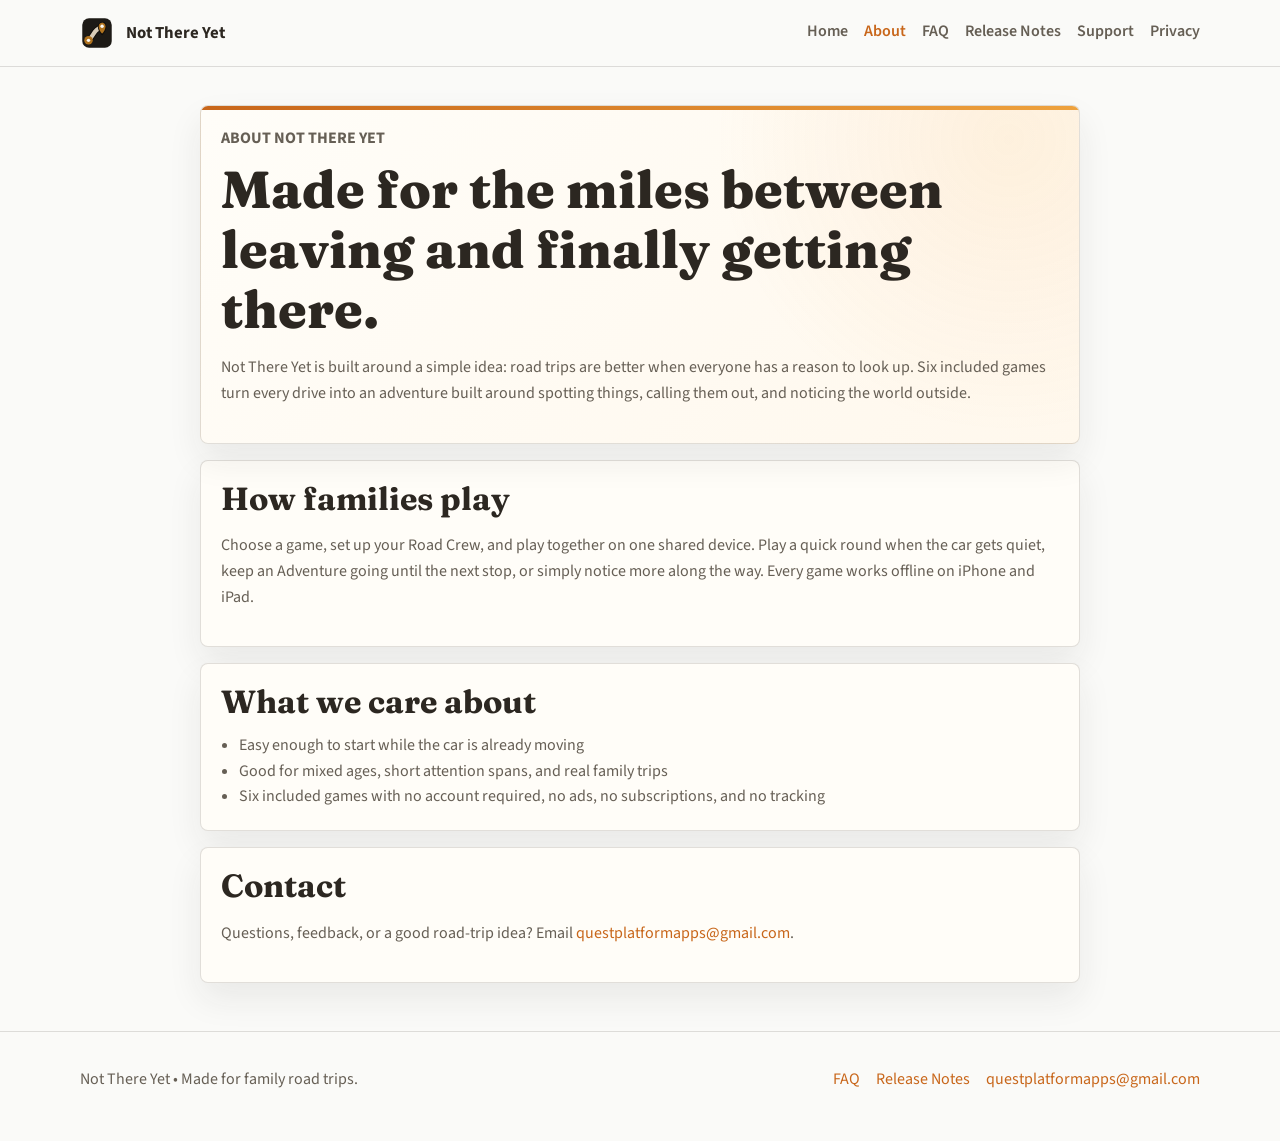
==== about.html @ fd014727 "Freeze v1.3 website copy" ====
<!doctype html>
<html lang="en">
  <head>
    <meta charset="utf-8" />
    <meta name="viewport" content="width=device-width, initial-scale=1" />
    <meta
      name="description"
      content="Learn about Not There Yet, six offline family road-trip games played on one shared device."
    />
    <title>About Not There Yet</title>
    <link rel="icon" href="assets/not-there-yet-mark.svg" type="image/svg+xml" />
    <link rel="stylesheet" href="styles.css" />
  </head>
  <body>
    <a class="skip-link" href="#main-content">Skip to content</a>

    <header class="site-header">
      <div class="container nav-bar">
        <a class="brand" href="index.html" aria-label="Not There Yet home">
          <img src="assets/not-there-yet-mark.svg" alt="" />
          <span>Not There Yet</span>
        </a>
        <nav class="site-nav" aria-label="Primary">
          <a href="index.html">Home</a>
          <a href="about.html" class="active" aria-current="page">About</a>
          <a href="faq.html">FAQ</a>
          <a class="nav-release" href="release-notes.html">Release Notes</a>
          <a href="support.html">Support</a>
          <a href="privacy.html">Privacy</a>
        </nav>
      </div>
    </header>

    <main id="main-content" class="page-shell">
      <div class="container content-stack">
        <section class="page-card page-intro">
          <p class="eyebrow">About Not There Yet</p>
          <h1>Made for the miles between leaving and finally getting there.</h1>
          <p>
            Not There Yet is built around a simple idea: road trips are better when everyone has a reason to look up.
            Six included games turn every drive into an adventure built around spotting things, calling them out, and
            noticing the world outside.
          </p>
        </section>

        <section class="page-card">
          <h2>How families play</h2>
          <p>
            Choose a game, set up your Road Crew, and play together on one shared device. Play a quick round when the
            car gets quiet, keep an Adventure going until the next stop, or simply notice more along the way. Every
            game works offline on iPhone and iPad.
          </p>
        </section>

        <section class="page-card">
          <h2>What we care about</h2>
          <ul class="bullet-list">
            <li>Easy enough to start while the car is already moving</li>
            <li>Good for mixed ages, short attention spans, and real family trips</li>
            <li>Six included games with no account required, no ads, no subscriptions, and no tracking</li>
          </ul>
        </section>

        <section class="page-card">
          <h2>Contact</h2>
          <p>Questions, feedback, or a good road-trip idea? Email <a href="mailto:questplatformapps@gmail.com">questplatformapps@gmail.com</a>.</p>
        </section>
      </div>
    </main>

    <footer class="site-footer">
      <div class="container footer-row">
        <p>Not There Yet • Made for family road trips.</p>
        <div class="footer-links">
          <a href="faq.html">FAQ</a>
          <a href="release-notes.html">Release Notes</a>
          <a href="mailto:questplatformapps@gmail.com">questplatformapps@gmail.com</a>
        </div>
      </div>
    </footer>
  </body>
</html>
---- styles.css ----
@font-face {
  font-family: "Fraunces";
  src: url("assets/fonts/fraunces-700.ttf") format("truetype");
  font-weight: 700;
  font-style: normal;
  font-display: swap;
}

@font-face {
  font-family: "Fraunces";
  src: url("assets/fonts/fraunces-800.ttf") format("truetype");
  font-weight: 800;
  font-style: normal;
  font-display: swap;
}

@font-face {
  font-family: "Source Sans 3";
  src: url("assets/fonts/source-sans-3-400.ttf") format("truetype");
  font-weight: 400;
  font-style: normal;
  font-display: swap;
}

@font-face {
  font-family: "Source Sans 3";
  src: url("assets/fonts/source-sans-3-600.ttf") format("truetype");
  font-weight: 600;
  font-style: normal;
  font-display: swap;
}

@font-face {
  font-family: "Source Sans 3";
  src: url("assets/fonts/source-sans-3-700.ttf") format("truetype");
  font-weight: 700;
  font-style: normal;
  font-display: swap;
}

:root {
  --bg: #fafaf8;
  --surface: #fffdf8;
  --surface-alt: #f2ede4;
  --surface-warm: #fff0da;
  --text: #2c2721;
  --muted: #665f55;
  --deep: #1d1a16;
  --accent: #c8661a;
  --accent-strong: #a94d0d;
  --accent-soft: rgba(200, 102, 26, 0.17);
  --border: rgba(44, 39, 33, 0.14);
  --shadow: 0 16px 34px rgba(44, 39, 33, 0.08);
  --radius: 8px;
}

* {
  box-sizing: border-box;
}

html {
  scroll-behavior: smooth;
}

body {
  margin: 0;
  font-family: "Source Sans 3", sans-serif;
  color: var(--text);
  background: var(--bg);
  line-height: 1.6;
}

a {
  color: var(--accent);
  text-decoration: none;
}

a:hover,
a:focus-visible {
  text-decoration: underline;
}

img {
  max-width: 100%;
  display: block;
}

.skip-link {
  position: absolute;
  left: -9999px;
  top: 0;
  background: var(--text);
  color: var(--bg);
  padding: 0.75rem 1rem;
  z-index: 100;
}

.skip-link:focus {
  left: 1rem;
  top: 1rem;
}

.container {
  width: min(1120px, calc(100% - 2rem));
  margin: 0 auto;
}

.site-header {
  position: sticky;
  top: 0;
  z-index: 10;
  backdrop-filter: blur(16px);
  background: rgba(250, 250, 248, 0.9);
  border-bottom: 1px solid var(--border);
}

.nav-bar {
  display: flex;
  justify-content: space-between;
  align-items: center;
  padding: 1rem 0;
  gap: 1rem;
}

.brand {
  display: inline-flex;
  align-items: center;
  gap: 0.75rem;
  font-weight: 700;
  font-size: 1.05rem;
  color: var(--text);
  text-decoration: none;
}

.brand img {
  width: 34px;
  height: 34px;
}

.site-nav {
  display: flex;
  flex-wrap: wrap;
  gap: 0.75rem 1rem;
}

.site-nav a {
  color: var(--muted);
  font-weight: 600;
  padding-bottom: 0.18rem;
}

.site-nav a.active,
.site-nav a:hover,
.site-nav a:focus-visible {
  color: var(--accent);
  text-decoration: none;
}

.hero {
  padding: 4.8rem 0 3.4rem;
  overflow: hidden;
  background:
    radial-gradient(circle at 82% 18%, rgba(244, 163, 64, 0.24), transparent 34%),
    linear-gradient(135deg, #fff8ec 0%, var(--surface-warm) 54%, #f9e3c4 100%);
  border-bottom: 1px solid var(--border);
}

.release-callout {
  border-bottom: 1px solid var(--border);
  background: linear-gradient(90deg, #fff8ed, #ffe4bf 52%, #fff8ed);
}

.release-callout-row {
  display: flex;
  align-items: center;
  gap: 0.7rem 1rem;
  padding-top: 0.72rem;
  padding-bottom: 0.72rem;
  font-size: 0.94rem;
}

.release-callout-row strong {
  flex: 0 0 auto;
  color: var(--accent);
}

.release-callout-row span {
  flex: 1;
  color: var(--muted);
}

.release-callout-row a {
  flex: 0 0 auto;
  font-weight: 700;
}

.hero-grid {
  display: grid;
  grid-template-columns: minmax(0, 1.18fr) minmax(320px, 0.82fr);
  gap: 2.25rem;
  align-items: center;
}

.hero-copy {
  max-width: 680px;
}

.eyebrow {
  margin: 0 0 0.5rem;
  color: var(--accent);
  text-transform: uppercase;
  letter-spacing: 0;
  font-size: 0.76rem;
  font-weight: 700;
}

h1,
h2,
h3 {
  font-family: "Fraunces", serif;
  line-height: 1.15;
  margin: 0 0 0.75rem;
}

h1 {
  font-size: 3.25rem;
  font-weight: 800;
  letter-spacing: 0;
}

h2 {
  font-size: 2rem;
  font-weight: 700;
  letter-spacing: 0;
}

h3 {
  font-size: 1.1rem;
  font-weight: 700;
}

.lead,
.page-card p,
.info-card p,
.faq-list p,
.feature-list span {
  color: var(--muted);
  font-size: 1rem;
}

.lead {
  max-width: 62ch;
  font-size: 1.08rem;
}

.hero-actions {
  display: flex;
  flex-wrap: wrap;
  align-items: center;
  gap: 0.85rem;
  margin-top: 1.5rem;
}

.app-store-badge {
  display: inline-block;
  padding: 10px;
  line-height: 0;
}

.app-store-badge img {
  width: auto;
  height: 40px;
}

.app-store-badge:hover,
.app-store-badge:focus-visible {
  text-decoration: none;
}

.button {
  display: inline-flex;
  align-items: center;
  justify-content: center;
  padding: 0.8rem 1.1rem;
  border-radius: var(--radius);
  font-weight: 700;
  border: 1px solid transparent;
  transition: transform 160ms ease, border-color 160ms ease, background-color 160ms ease;
}

.button:hover,
.button:focus-visible {
  transform: translateY(-1px);
  text-decoration: none;
}

.button.primary {
  background: linear-gradient(135deg, var(--accent), var(--accent-strong));
  color: var(--surface);
  border-color: var(--accent);
  box-shadow: 0 9px 20px rgba(169, 77, 13, 0.2);
}

.button.secondary {
  background: var(--surface);
  color: var(--text);
  border-color: var(--border);
}

.button.secondary:hover,
.button.secondary:focus-visible {
  border-color: var(--accent);
}

.hero-card,
.page-card,
.info-card {
  background: var(--surface);
  border: 1px solid var(--border);
  border-radius: var(--radius);
  box-shadow: var(--shadow);
}

.hero-card {
  padding: 1.35rem;
}

.trip-card {
  position: relative;
  overflow: hidden;
  background: var(--surface);
}

.trip-card::before {
  content: "";
  position: absolute;
  inset: 0 0 auto;
  height: 0.32rem;
  background: linear-gradient(90deg, var(--accent), #eea23d);
}

.trip-card > * {
  position: relative;
}

.card-pill {
  display: inline-block;
  padding: 0.45rem 0.7rem;
  border-radius: var(--radius);
  background: var(--accent-soft);
  color: var(--accent);
  font-weight: 700;
  margin-bottom: 1rem;
}

.route-line {
  display: grid;
  grid-template-columns: 1fr 1fr 1fr;
  gap: 0.5rem;
  align-items: center;
  margin: 0.2rem 0 1.15rem;
}

.route-line span {
  height: 0.32rem;
  border-radius: var(--radius);
  background: var(--accent-soft);
}

.feature-list {
  display: grid;
  gap: 0.95rem;
  padding: 0;
  margin: 0;
  list-style: none;
}

.feature-list li {
  display: grid;
  gap: 0.2rem;
  padding-left: 1rem;
  border-left: 3px solid var(--accent-soft);
}

.feature-list strong {
  color: var(--text);
}

.section {
  padding: 2rem 0 2.7rem;
}

.alt-section {
  background: var(--surface-alt);
  padding-top: 2rem;
}

.section-heading {
  margin-bottom: 1.2rem;
}

.card-grid {
  display: grid;
  gap: 1rem;
}

.three-up {
  grid-template-columns: repeat(3, minmax(0, 1fr));
}

.two-up {
  grid-template-columns: repeat(2, minmax(0, 1fr));
}

.info-card,
.page-card {
  padding: 1.25rem;
}

.info-card {
  position: relative;
  overflow: hidden;
}

.info-card::before {
  content: "";
  position: absolute;
  inset: 0 0 auto;
  height: 0.28rem;
  background: linear-gradient(90deg, var(--accent), #eea23d);
}

.roadmap-card {
  background: var(--surface);
}

.challenge-card {
  padding-right: 1.25rem;
  background:
    radial-gradient(circle at 92% 18%, var(--accent-soft), transparent 34%),
    var(--surface);
}

.supporting-grid {
  margin-top: 1rem;
}

.card-kicker {
  margin: 0 0 0.3rem;
  color: var(--accent) !important;
  font-size: 0.76rem !important;
  font-weight: 700;
  text-transform: uppercase;
}

.screenshot-section {
  overflow: hidden;
  background: var(--deep);
  color: var(--surface);
}

.screenshot-heading {
  max-width: 680px;
}

.screenshot-heading p:not(.eyebrow) {
  margin: 0;
  color: rgba(255, 253, 248, 0.72);
}

.screenshot-grid {
  display: grid;
  grid-template-columns: repeat(3, minmax(0, 1fr));
  gap: 1rem;
  align-items: end;
}

.screenshot-card {
  min-width: 0;
  margin: 0;
  padding: 1rem;
  border: 1px solid rgba(255, 253, 248, 0.14);
  border-radius: var(--radius);
  background: rgba(255, 253, 248, 0.06);
}

.device-frame {
  max-width: 260px;
  margin: 0 auto;
  padding: 0.42rem;
  overflow: hidden;
  border: 2px solid rgba(255, 253, 248, 0.24);
  border-radius: 2rem;
  background: #0d0c0b;
  box-shadow: 0 20px 44px rgba(0, 0, 0, 0.3);
}

.device-frame img {
  width: 100%;
  border-radius: 1.55rem;
}

.screenshot-card figcaption {
  display: grid;
  gap: 0.22rem;
  margin-top: 0.9rem;
  text-align: center;
}

.screenshot-card figcaption strong {
  font-family: "Fraunces", serif;
  line-height: 1.2;
}

.screenshot-card figcaption span {
  color: rgba(255, 253, 248, 0.7);
  font-size: 0.92rem;
}

.page-shell {
  padding: 2.4rem 0 3rem;
}

.page-intro {
  position: relative;
  overflow: hidden;
  background:
    radial-gradient(circle at 92% 10%, rgba(244, 163, 64, 0.11), transparent 34%),
    linear-gradient(135deg, #fffdf8, #fff8ed);
}

.page-intro::before {
  content: "";
  position: absolute;
  inset: 0 0 auto;
  height: 0.22rem;
  background: linear-gradient(90deg, var(--accent), #eea23d);
}

.content-stack {
  display: grid;
  gap: 1rem;
  max-width: 880px;
}

.bullet-list {
  margin: 0;
  padding-left: 1.1rem;
  color: var(--muted);
}

.faq-list {
  display: grid;
  gap: 0.8rem;
}

.faq-list details {
  border: 1px solid var(--border);
  border-radius: var(--radius);
  padding: 0.9rem 1rem;
  background: var(--surface);
}

.faq-list summary {
  cursor: pointer;
  font-weight: 700;
  color: var(--text);
}

.site-footer {
  border-top: 1px solid var(--border);
  padding: 1.2rem 0 2rem;
  color: var(--muted);
}

.footer-row {
  display: flex;
  justify-content: space-between;
  align-items: center;
  gap: 1rem;
  flex-wrap: wrap;
}

.legal-note {
  flex-basis: 100%;
  max-width: 90ch;
  margin: 0;
  font-size: 0.75rem;
}

.footer-links {
  display: flex;
  flex-wrap: wrap;
  gap: 0.8rem 1rem;
}

.release-entry .eyebrow {
  color: var(--accent);
}

@media (max-width: 860px) {
  .hero-grid,
  .three-up,
  .two-up,
  .screenshot-grid {
    grid-template-columns: 1fr;
  }

  .hero-grid {
    gap: 1.4rem;
  }

  .challenge-card {
    padding-right: 1.25rem;
  }

  .screenshot-grid {
    max-width: 440px;
    margin: 0 auto;
  }
}

@media (max-width: 640px) {
  .container {
    width: min(100% - 1.5rem, 1120px);
  }

  .nav-bar {
    flex-direction: column;
    align-items: flex-start;
    padding: 0.62rem 0 0.68rem;
    gap: 0.5rem;
  }

  .brand {
    font-size: 1rem;
  }

  .brand img {
    width: 32px;
    height: 32px;
  }

  .site-nav {
    gap: 0.38rem 0.7rem;
  }

  .site-nav a {
    font-size: 0.92rem;
    line-height: 1.2;
    padding-bottom: 0.08rem;
  }

  .nav-release {
    display: none;
  }

  .release-callout-row {
    display: grid;
    gap: 0.18rem;
    padding-top: 0.65rem;
    padding-bottom: 0.65rem;
  }

  .hero {
    padding: 1.85rem 0 2.15rem;
  }

  .hero-grid {
    gap: 1.15rem;
  }

  .eyebrow {
    font-size: 0.68rem;
    margin-bottom: 0.45rem;
  }

  h1 {
    font-size: 2.5rem;
    line-height: 1.08;
    margin-bottom: 0.9rem;
  }

  h2 {
    font-size: 1.65rem;
  }

  .lead {
    font-size: 1rem;
    line-height: 1.45;
  }

  .hero-actions {
    align-items: flex-start;
    flex-direction: column;
    gap: 0.65rem;
    margin-top: 1.15rem;
  }

  .button {
    min-height: 3.25rem;
    padding: 0.72rem 1rem;
    width: 100%;
  }

  .hero-actions .app-store-badge {
    align-self: center;
  }

  .hero-card {
    padding: 1rem;
  }

  .card-pill {
    margin-bottom: 0.85rem;
    padding: 0.36rem 0.6rem;
  }

  .route-line {
    gap: 0.4rem;
    margin-bottom: 0.9rem;
  }

  .feature-list {
    gap: 0.72rem;
  }

  .feature-list li {
    padding-left: 0.75rem;
  }

  .feature-list span {
    line-height: 1.45;
  }

  .section {
    padding: 1.7rem 0 2rem;
  }

  .page-shell {
    padding-top: 1.6rem;
  }

  .footer-row {
    align-items: flex-start;
    flex-direction: column;
  }
}
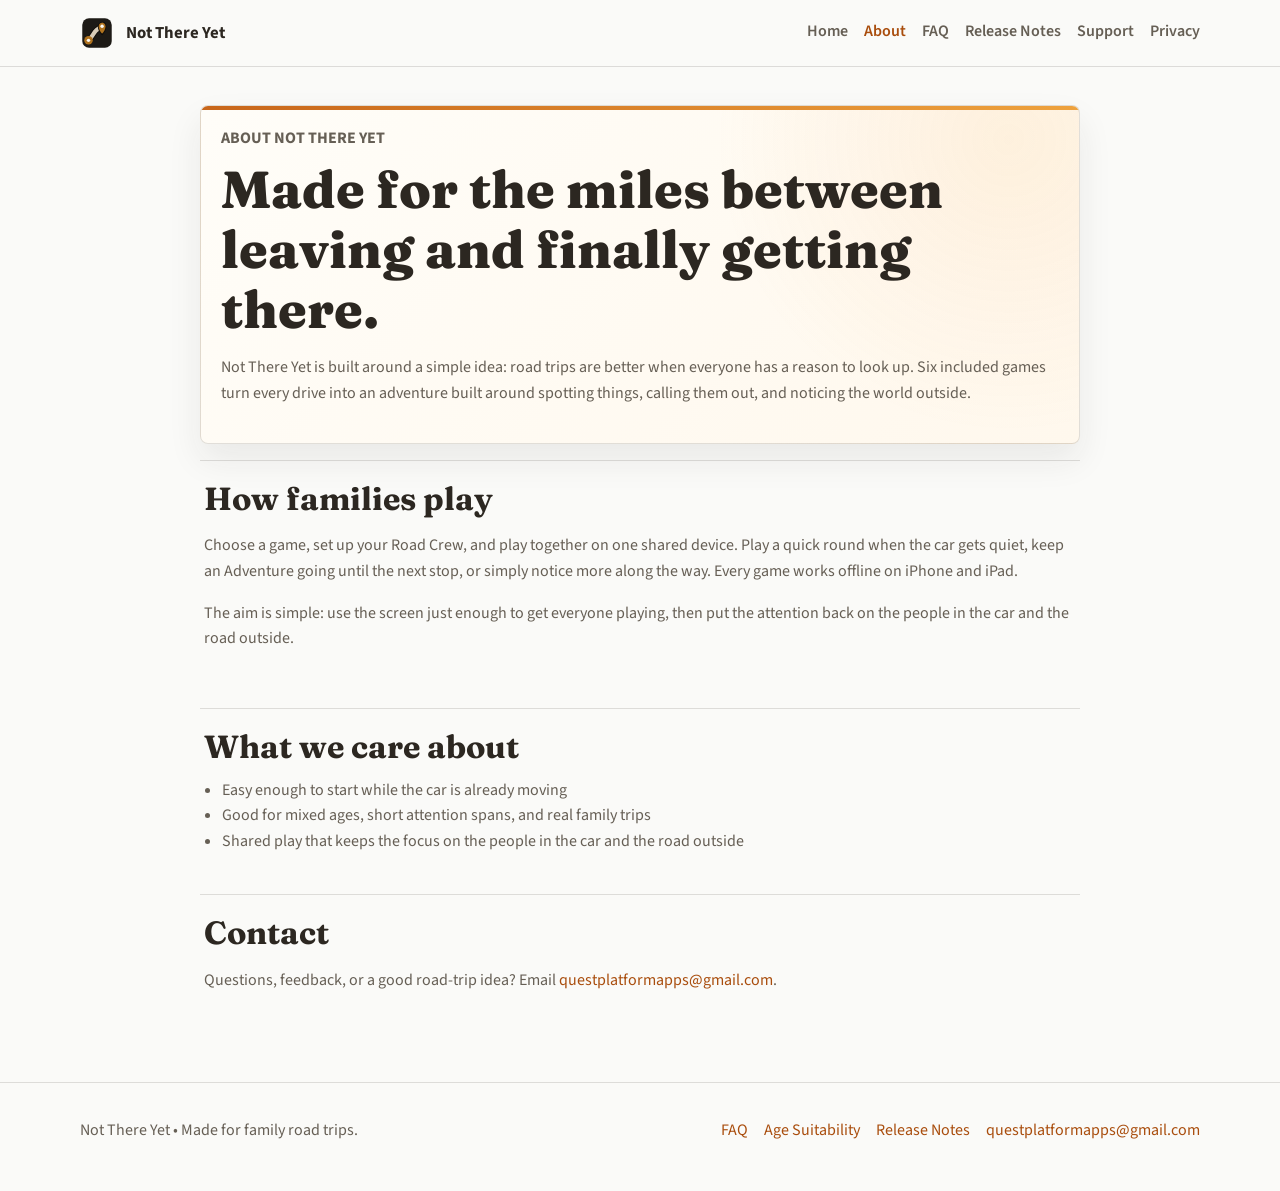
==== commit 5a8ad0cb: "Refine website copy, layout, and accessibility" ====
--- a/about.html
+++ b/about.html
@@ -43,25 +43,29 @@
           </p>
         </section>
 
-        <section class="page-card">
+        <section class="document-section">
           <h2>How families play</h2>
           <p>
             Choose a game, set up your Road Crew, and play together on one shared device. Play a quick round when the
             car gets quiet, keep an Adventure going until the next stop, or simply notice more along the way. Every
             game works offline on iPhone and iPad.
           </p>
+          <p>
+            The aim is simple: use the screen just enough to get everyone playing, then put the attention back on the
+            people in the car and the road outside.
+          </p>
         </section>
 
-        <section class="page-card">
+        <section class="document-section">
           <h2>What we care about</h2>
           <ul class="bullet-list">
             <li>Easy enough to start while the car is already moving</li>
             <li>Good for mixed ages, short attention spans, and real family trips</li>
-            <li>Six included games with no account required, no ads, no subscriptions, and no tracking</li>
+            <li>Shared play that keeps the focus on the people in the car and the road outside</li>
           </ul>
         </section>
 
-        <section class="page-card">
+        <section class="document-section">
           <h2>Contact</h2>
           <p>Questions, feedback, or a good road-trip idea? Email <a href="mailto:questplatformapps@gmail.com">questplatformapps@gmail.com</a>.</p>
         </section>
@@ -73,6 +77,7 @@
         <p>Not There Yet • Made for family road trips.</p>
         <div class="footer-links">
           <a href="faq.html">FAQ</a>
+          <a href="age-suitability.html">Age Suitability</a>
           <a href="release-notes.html">Release Notes</a>
           <a href="mailto:questplatformapps@gmail.com">questplatformapps@gmail.com</a>
         </div>
--- a/styles.css
+++ b/styles.css
@@ -48,6 +48,8 @@
   --deep: #1d1a16;
   --accent: #c8661a;
   --accent-strong: #a94d0d;
+  --accent-deep: #843807;
+  --accent-light: #eea23d;
   --accent-soft: rgba(200, 102, 26, 0.17);
   --border: rgba(44, 39, 33, 0.14);
   --shadow: 0 16px 34px rgba(44, 39, 33, 0.08);
@@ -71,13 +73,18 @@
 }
 
 a {
-  color: var(--accent);
+  color: var(--accent-strong);
   text-decoration: none;
 }
 
 a:hover,
 a:focus-visible {
   text-decoration: underline;
+}
+
+:focus-visible {
+  outline: 3px solid var(--accent-deep);
+  outline-offset: 3px;
 }
 
 img {
@@ -144,6 +151,9 @@
 }
 
 .site-nav a {
+  display: inline-flex;
+  align-items: center;
+  min-height: 24px;
   color: var(--muted);
   font-weight: 600;
   padding-bottom: 0.18rem;
@@ -152,7 +162,7 @@
 .site-nav a.active,
 .site-nav a:hover,
 .site-nav a:focus-visible {
-  color: var(--accent);
+  color: var(--accent-strong);
   text-decoration: none;
 }
 
@@ -181,7 +191,7 @@
 
 .release-callout-row strong {
   flex: 0 0 auto;
-  color: var(--accent);
+  color: var(--accent-strong);
 }
 
 .release-callout-row span {
@@ -207,7 +217,7 @@
 
 .eyebrow {
   margin: 0 0 0.5rem;
-  color: var(--accent);
+  color: var(--accent-strong);
   text-transform: uppercase;
   letter-spacing: 0;
   font-size: 0.76rem;
@@ -241,6 +251,7 @@
 
 .lead,
 .page-card p,
+.document-section p,
 .info-card p,
 .faq-list p,
 .feature-list span {
@@ -277,6 +288,12 @@
   text-decoration: none;
 }
 
+.hero-store-badge {
+  border-radius: var(--radius);
+  background: var(--surface);
+  box-shadow: 0 9px 20px rgba(44, 39, 33, 0.14);
+}
+
 .button {
   display: inline-flex;
   align-items: center;
@@ -295,9 +312,9 @@
 }
 
 .button.primary {
-  background: linear-gradient(135deg, var(--accent), var(--accent-strong));
+  background: linear-gradient(135deg, var(--accent-strong), var(--accent-deep));
   color: var(--surface);
-  border-color: var(--accent);
+  border-color: var(--accent-strong);
   box-shadow: 0 9px 20px rgba(169, 77, 13, 0.2);
 }
 
@@ -348,7 +365,7 @@
   padding: 0.45rem 0.7rem;
   border-radius: var(--radius);
   background: var(--accent-soft);
-  color: var(--accent);
+  color: var(--accent-strong);
   font-weight: 700;
   margin-bottom: 1rem;
 }
@@ -442,12 +459,42 @@
 }
 
 .supporting-grid {
-  margin-top: 1rem;
+  display: grid;
+  grid-template-columns: minmax(0, 1.25fr) minmax(280px, 0.75fr);
+  gap: 2rem;
+  align-items: start;
+  margin-top: 2.2rem;
+  padding-top: 2rem;
+  border-top: 1px solid var(--border);
+}
+
+.story-block {
+  max-width: 62ch;
+}
+
+.story-block p,
+.privacy-promise p,
+.closing-section p {
+  color: var(--muted);
+}
+
+.privacy-promise {
+  padding: 1.15rem 1.25rem;
+  border-left: 4px solid var(--accent);
+  background: var(--surface-warm);
+}
+
+.privacy-promise p {
+  margin-bottom: 0.55rem;
+}
+
+.privacy-promise a {
+  font-weight: 700;
 }
 
 .card-kicker {
   margin: 0 0 0.3rem;
-  color: var(--accent) !important;
+  color: var(--accent-strong) !important;
   font-size: 0.76rem !important;
   font-weight: 700;
   text-transform: uppercase;
@@ -459,6 +506,10 @@
   color: var(--surface);
 }
 
+.screenshot-section .eyebrow {
+  color: var(--accent-light);
+}
+
 .screenshot-heading {
   max-width: 680px;
 }
@@ -466,6 +517,34 @@
 .screenshot-heading p:not(.eyebrow) {
   margin: 0;
   color: rgba(255, 253, 248, 0.72);
+}
+
+.game-grid {
+  grid-template-columns: repeat(2, minmax(0, 1fr));
+  gap: 0;
+  border-top: 1px solid var(--border);
+}
+
+.game-grid .info-card {
+  padding: 1.2rem 0;
+  overflow: visible;
+  border: 0;
+  border-bottom: 1px solid var(--border);
+  border-radius: 0;
+  background: transparent;
+  box-shadow: none;
+}
+
+.game-grid .info-card::before {
+  display: none;
+}
+
+.game-grid .info-card:nth-child(odd) {
+  padding-right: 2rem;
+}
+
+.game-grid .info-card:nth-child(even) {
+  padding-left: 2rem;
 }
 
 .screenshot-grid {
@@ -543,6 +622,15 @@
   max-width: 880px;
 }
 
+.document-section {
+  padding: 1.25rem 0.25rem 1.5rem;
+  border-top: 1px solid var(--border);
+}
+
+.page-intro .button {
+  margin-top: 0.45rem;
+}
+
 .bullet-list {
   margin: 0;
   padding-left: 1.1rem;
@@ -595,14 +683,43 @@
 }
 
 .release-entry .eyebrow {
-  color: var(--accent);
+  color: var(--accent-strong);
+}
+
+.closing-section {
+  display: grid;
+  grid-template-columns: minmax(0, 1fr) auto;
+  gap: 2.5rem;
+  align-items: center;
+}
+
+.closing-section > div {
+  max-width: 700px;
+}
+
+.closing-section h2 {
+  margin-bottom: 0.55rem;
+}
+
+.closing-section p {
+  margin: 0;
+}
+
+.closing-help {
+  margin-top: 0.75rem !important;
+}
+
+.closing-store-badge {
+  border-radius: var(--radius);
+  background: var(--surface);
 }
 
 @media (max-width: 860px) {
   .hero-grid,
   .three-up,
   .two-up,
-  .screenshot-grid {
+  .screenshot-grid,
+  .supporting-grid {
     grid-template-columns: 1fr;
   }
 
@@ -617,6 +734,11 @@
   .screenshot-grid {
     max-width: 440px;
     margin: 0 auto;
+  }
+
+  .closing-section {
+    grid-template-columns: 1fr;
+    gap: 1.25rem;
   }
 }
 
@@ -648,18 +770,31 @@
   .site-nav a {
     font-size: 0.92rem;
     line-height: 1.2;
-    padding-bottom: 0.08rem;
-  }
-
-  .nav-release {
+    min-height: 32px;
+    padding: 0.2rem 0;
+  }
+
+  .site-nav a.nav-release {
     display: none;
   }
 
   .release-callout-row {
-    display: grid;
-    gap: 0.18rem;
+    display: flex;
+    justify-content: space-between;
+    gap: 0.75rem;
     padding-top: 0.65rem;
     padding-bottom: 0.65rem;
+  }
+
+  .release-callout-row span {
+    display: none;
+  }
+
+  .release-callout-row a {
+    display: inline-flex;
+    align-items: center;
+    min-height: 32px;
+    text-align: right;
   }
 
   .hero {
@@ -707,6 +842,12 @@
     align-self: center;
   }
 
+  .hero-actions .button {
+    width: auto;
+    min-height: 2.75rem;
+    align-self: center;
+  }
+
   .hero-card {
     padding: 1rem;
   }
@@ -737,6 +878,28 @@
     padding: 1.7rem 0 2rem;
   }
 
+  .game-grid {
+    grid-template-columns: 1fr;
+  }
+
+  .game-grid .info-card:nth-child(n) {
+    padding: 1rem 0;
+  }
+
+  .supporting-grid {
+    gap: 1.35rem;
+    margin-top: 1.6rem;
+    padding-top: 1.5rem;
+  }
+
+  .privacy-promise {
+    padding: 1rem;
+  }
+
+  .closing-store-badge {
+    justify-self: center;
+  }
+
   .page-shell {
     padding-top: 1.6rem;
   }
@@ -745,4 +908,25 @@
     align-items: flex-start;
     flex-direction: column;
   }
-}
+
+  .footer-links a {
+    display: inline-flex;
+    align-items: center;
+    min-height: 44px;
+  }
+}
+
+@media (prefers-reduced-motion: reduce) {
+  html {
+    scroll-behavior: auto;
+  }
+
+  .button {
+    transition: none;
+  }
+
+  .button:hover,
+  .button:focus-visible {
+    transform: none;
+  }
+}
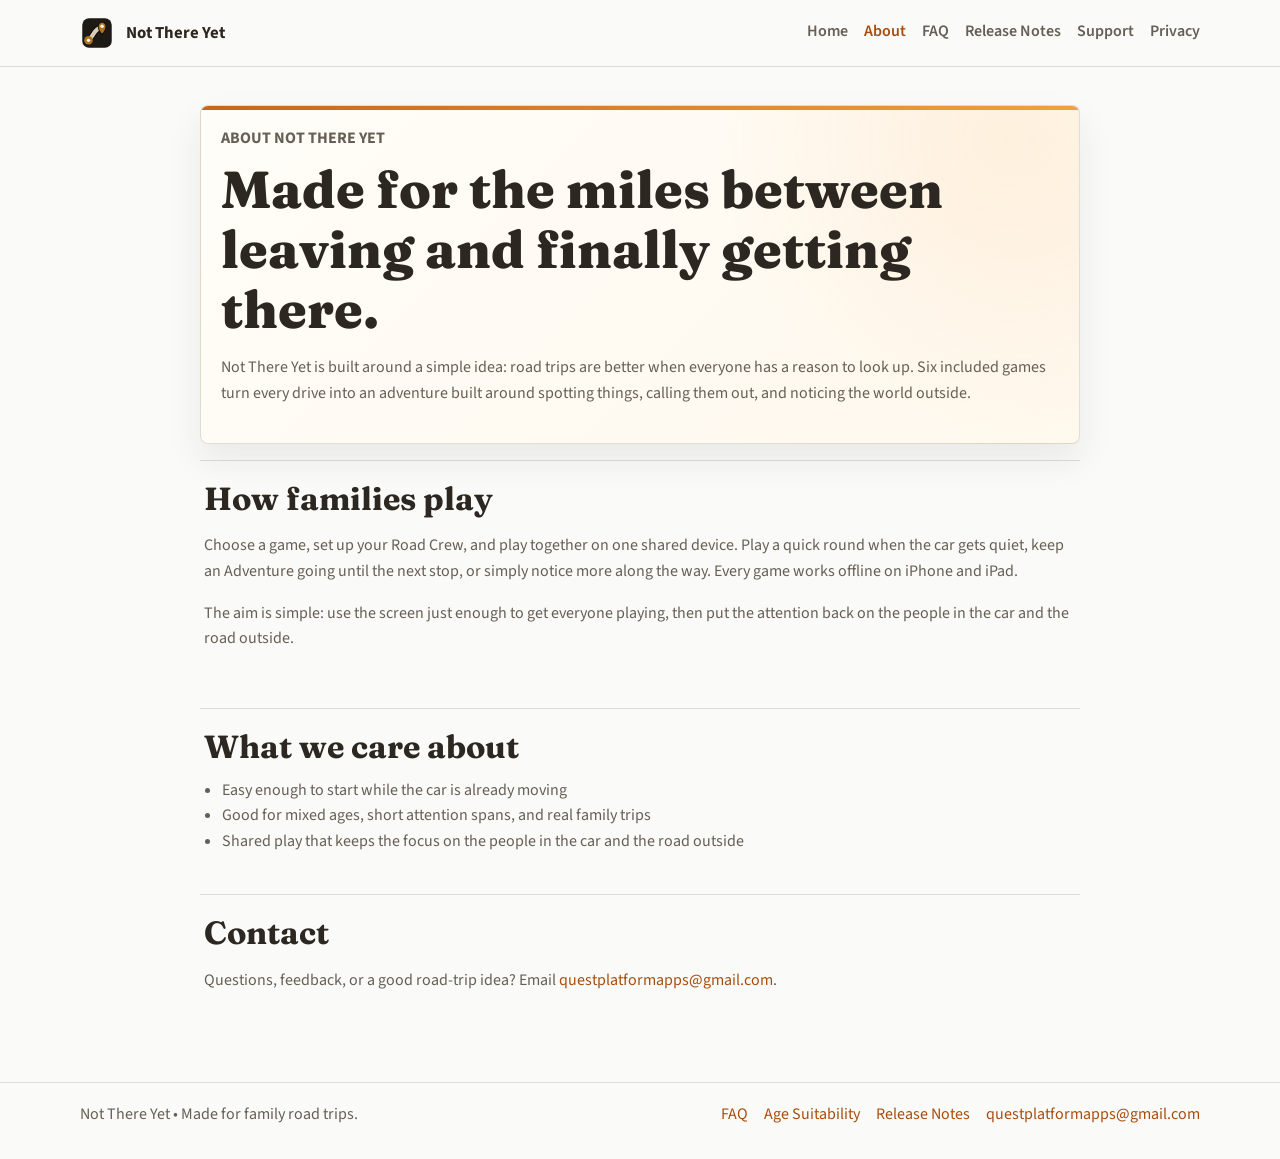
==== commit b1242969: "Add reusable SEO and social metadata" ====
--- a/about.html
+++ b/about.html
@@ -3,11 +3,24 @@
   <head>
     <meta charset="utf-8" />
     <meta name="viewport" content="width=device-width, initial-scale=1" />
-    <meta
-      name="description"
-      content="Learn about Not There Yet, six offline family road-trip games played on one shared device."
-    />
+    <!-- site-metadata:start; generated from site-metadata.json -->
     <title>About Not There Yet</title>
+    <meta name="description" content="Learn about Not There Yet, six offline family road trip games made for playing together on one shared iPhone or iPad." />
+    <link rel="canonical" href="https://savioronezero.github.io/not-there-yet-site/about.html" />
+    <meta property="og:type" content="website" />
+    <meta property="og:site_name" content="Not There Yet" />
+    <meta property="og:title" content="About Not There Yet" />
+    <meta property="og:description" content="Learn about Not There Yet, six offline family road trip games made for playing together on one shared iPhone or iPad." />
+    <meta property="og:url" content="https://savioronezero.github.io/not-there-yet-site/about.html" />
+    <meta property="og:image" content="https://savioronezero.github.io/not-there-yet-site/assets/not-there-yet-social-preview.png" />
+    <meta property="og:image:alt" content="Not There Yet family road trip game for iPhone and iPad" />
+    <meta name="twitter:card" content="summary_large_image" />
+    <meta name="twitter:title" content="About Not There Yet" />
+    <meta name="twitter:description" content="Learn about Not There Yet, six offline family road trip games made for playing together on one shared iPhone or iPad." />
+    <meta name="twitter:image" content="https://savioronezero.github.io/not-there-yet-site/assets/not-there-yet-social-preview.png" />
+    <meta name="twitter:image:alt" content="Not There Yet family road trip game for iPhone and iPad" />
+    <!-- site-metadata:end -->
+
     <link rel="icon" href="assets/not-there-yet-mark.svg" type="image/svg+xml" />
     <link rel="stylesheet" href="styles.css" />
   </head>
--- a/styles.css
+++ b/styles.css
@@ -665,14 +665,18 @@
   display: flex;
   justify-content: space-between;
   align-items: center;
-  gap: 1rem;
+  column-gap: 1rem;
+  row-gap: 0.5rem;
   flex-wrap: wrap;
+}
+
+.footer-row > p {
+  margin: 0;
 }
 
 .legal-note {
   flex-basis: 100%;
   max-width: 90ch;
-  margin: 0;
   font-size: 0.75rem;
 }
 
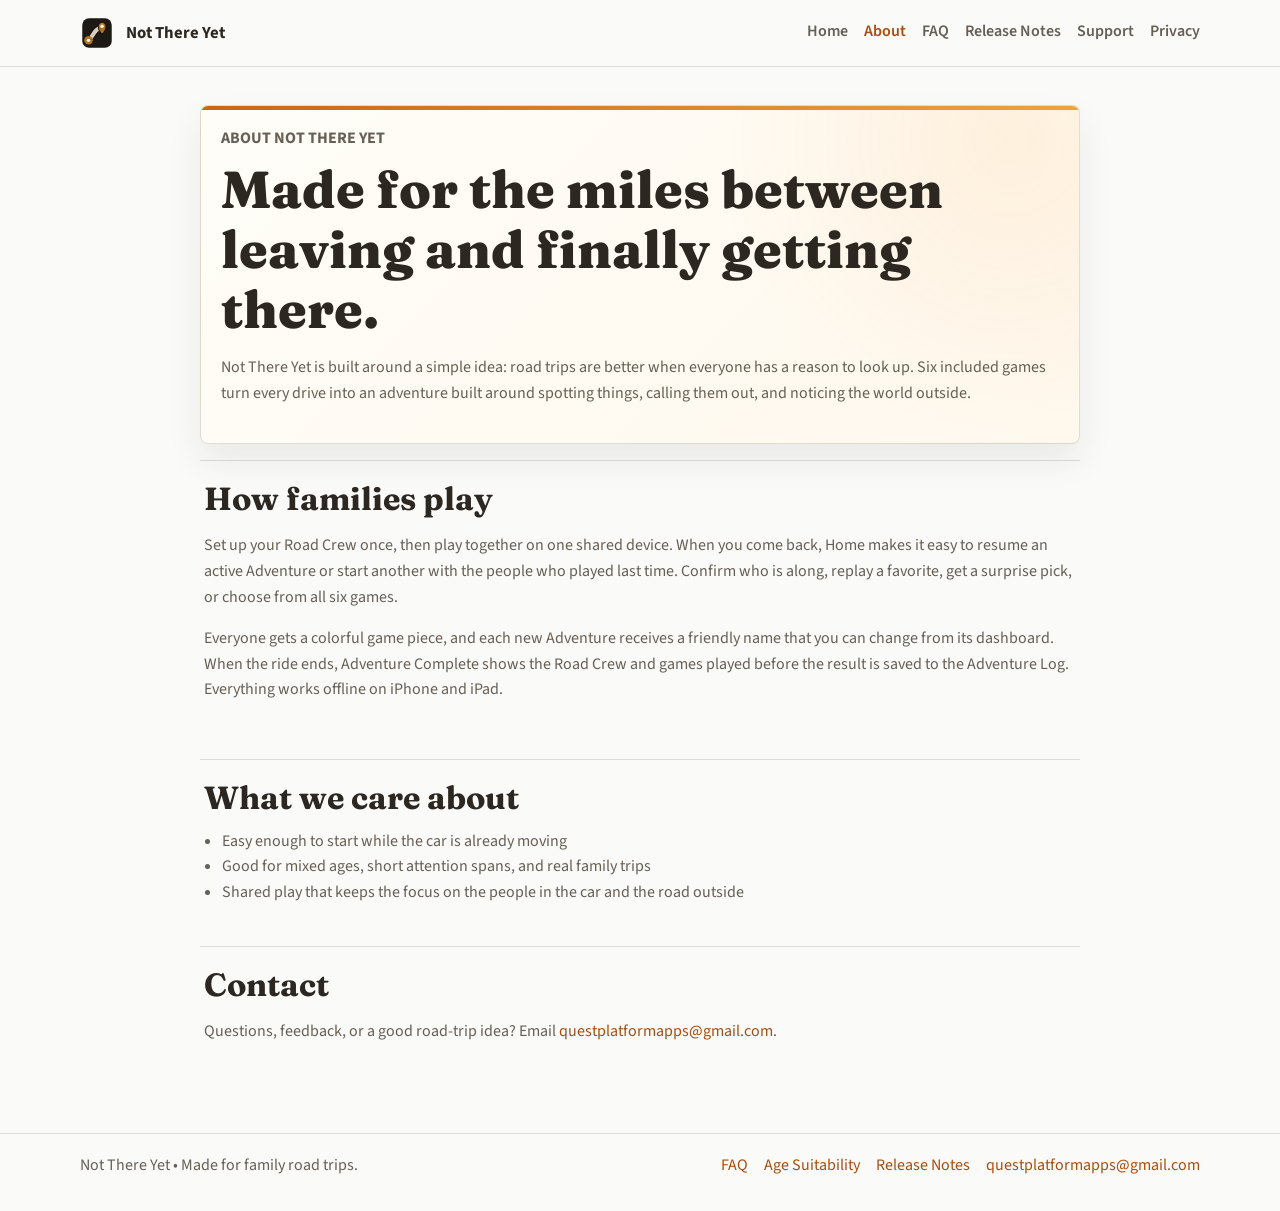
==== commit e9baf7de: "Update website for Not There Yet v1.4" ====
--- a/about.html
+++ b/about.html
@@ -5,20 +5,20 @@
     <meta name="viewport" content="width=device-width, initial-scale=1" />
     <!-- site-metadata:start; generated from site-metadata.json -->
     <title>About Not There Yet</title>
-    <meta name="description" content="Learn about Not There Yet, six offline family road trip games made for playing together on one shared iPhone or iPad." />
+    <meta name="description" content="See how Not There Yet helps families resume an Adventure or quickly start another with a remembered Road Crew on one shared device." />
     <link rel="canonical" href="https://savioronezero.github.io/not-there-yet-site/about.html" />
     <meta property="og:type" content="website" />
     <meta property="og:site_name" content="Not There Yet" />
     <meta property="og:title" content="About Not There Yet" />
-    <meta property="og:description" content="Learn about Not There Yet, six offline family road trip games made for playing together on one shared iPhone or iPad." />
+    <meta property="og:description" content="See how Not There Yet helps families resume an Adventure or quickly start another with a remembered Road Crew on one shared device." />
     <meta property="og:url" content="https://savioronezero.github.io/not-there-yet-site/about.html" />
-    <meta property="og:image" content="https://savioronezero.github.io/not-there-yet-site/assets/not-there-yet-social-preview.png" />
-    <meta property="og:image:alt" content="Not There Yet family road trip game for iPhone and iPad" />
+    <meta property="og:image" content="https://savioronezero.github.io/not-there-yet-site/assets/not-there-yet-social-preview.png?v=3" />
+    <meta property="og:image:alt" content="Not There Yet v1.4 family road trip game showing Road Crew members and a Resume Adventure screen" />
     <meta name="twitter:card" content="summary_large_image" />
     <meta name="twitter:title" content="About Not There Yet" />
-    <meta name="twitter:description" content="Learn about Not There Yet, six offline family road trip games made for playing together on one shared iPhone or iPad." />
-    <meta name="twitter:image" content="https://savioronezero.github.io/not-there-yet-site/assets/not-there-yet-social-preview.png" />
-    <meta name="twitter:image:alt" content="Not There Yet family road trip game for iPhone and iPad" />
+    <meta name="twitter:description" content="See how Not There Yet helps families resume an Adventure or quickly start another with a remembered Road Crew on one shared device." />
+    <meta name="twitter:image" content="https://savioronezero.github.io/not-there-yet-site/assets/not-there-yet-social-preview.png?v=3" />
+    <meta name="twitter:image:alt" content="Not There Yet v1.4 family road trip game showing Road Crew members and a Resume Adventure screen" />
     <!-- site-metadata:end -->
 
     <link rel="icon" href="assets/not-there-yet-mark.svg" type="image/svg+xml" />
@@ -59,13 +59,14 @@
         <section class="document-section">
           <h2>How families play</h2>
           <p>
-            Choose a game, set up your Road Crew, and play together on one shared device. Play a quick round when the
-            car gets quiet, keep an Adventure going until the next stop, or simply notice more along the way. Every
-            game works offline on iPhone and iPad.
+            Set up your Road Crew once, then play together on one shared device. When you come back, Home makes it easy
+            to resume an active Adventure or start another with the people who played last time. Confirm who is along,
+            replay a favorite, get a surprise pick, or choose from all six games.
           </p>
           <p>
-            The aim is simple: use the screen just enough to get everyone playing, then put the attention back on the
-            people in the car and the road outside.
+            Everyone gets a colorful game piece, and each new Adventure receives a friendly name that you can change
+            from its dashboard. When the ride ends, Adventure Complete shows the Road Crew and games played before the
+            result is saved to the Adventure Log. Everything works offline on iPhone and iPad.
           </p>
         </section>
 
--- a/styles.css
+++ b/styles.css
@@ -551,10 +551,12 @@
   display: grid;
   grid-template-columns: repeat(3, minmax(0, 1fr));
   gap: 1rem;
-  align-items: end;
+  align-items: stretch;
 }
 
 .screenshot-card {
+  display: flex;
+  flex-direction: column;
   min-width: 0;
   margin: 0;
   padding: 1rem;
@@ -586,6 +588,23 @@
   text-align: center;
 }
 
+.screenshot-card .device-frame {
+  flex: 1 0 auto;
+}
+
+.screenshot-card.tablet-card {
+  grid-column: 1 / -1;
+}
+
+.tablet-card .device-frame {
+  max-width: 460px;
+  border-radius: 1.7rem;
+}
+
+.tablet-card .device-frame img {
+  border-radius: 1.25rem;
+}
+
 .screenshot-card figcaption strong {
   font-family: "Fraunces", serif;
   line-height: 1.2;
@@ -736,7 +755,8 @@
   }
 
   .screenshot-grid {
-    max-width: 440px;
+    grid-template-columns: repeat(2, minmax(0, 1fr));
+    max-width: 760px;
     margin: 0 auto;
   }
 
@@ -886,6 +906,15 @@
     grid-template-columns: 1fr;
   }
 
+  .screenshot-grid {
+    grid-template-columns: 1fr;
+    max-width: 440px;
+  }
+
+  .screenshot-card.tablet-card {
+    grid-column: auto;
+  }
+
   .game-grid .info-card:nth-child(n) {
     padding: 1rem 0;
   }
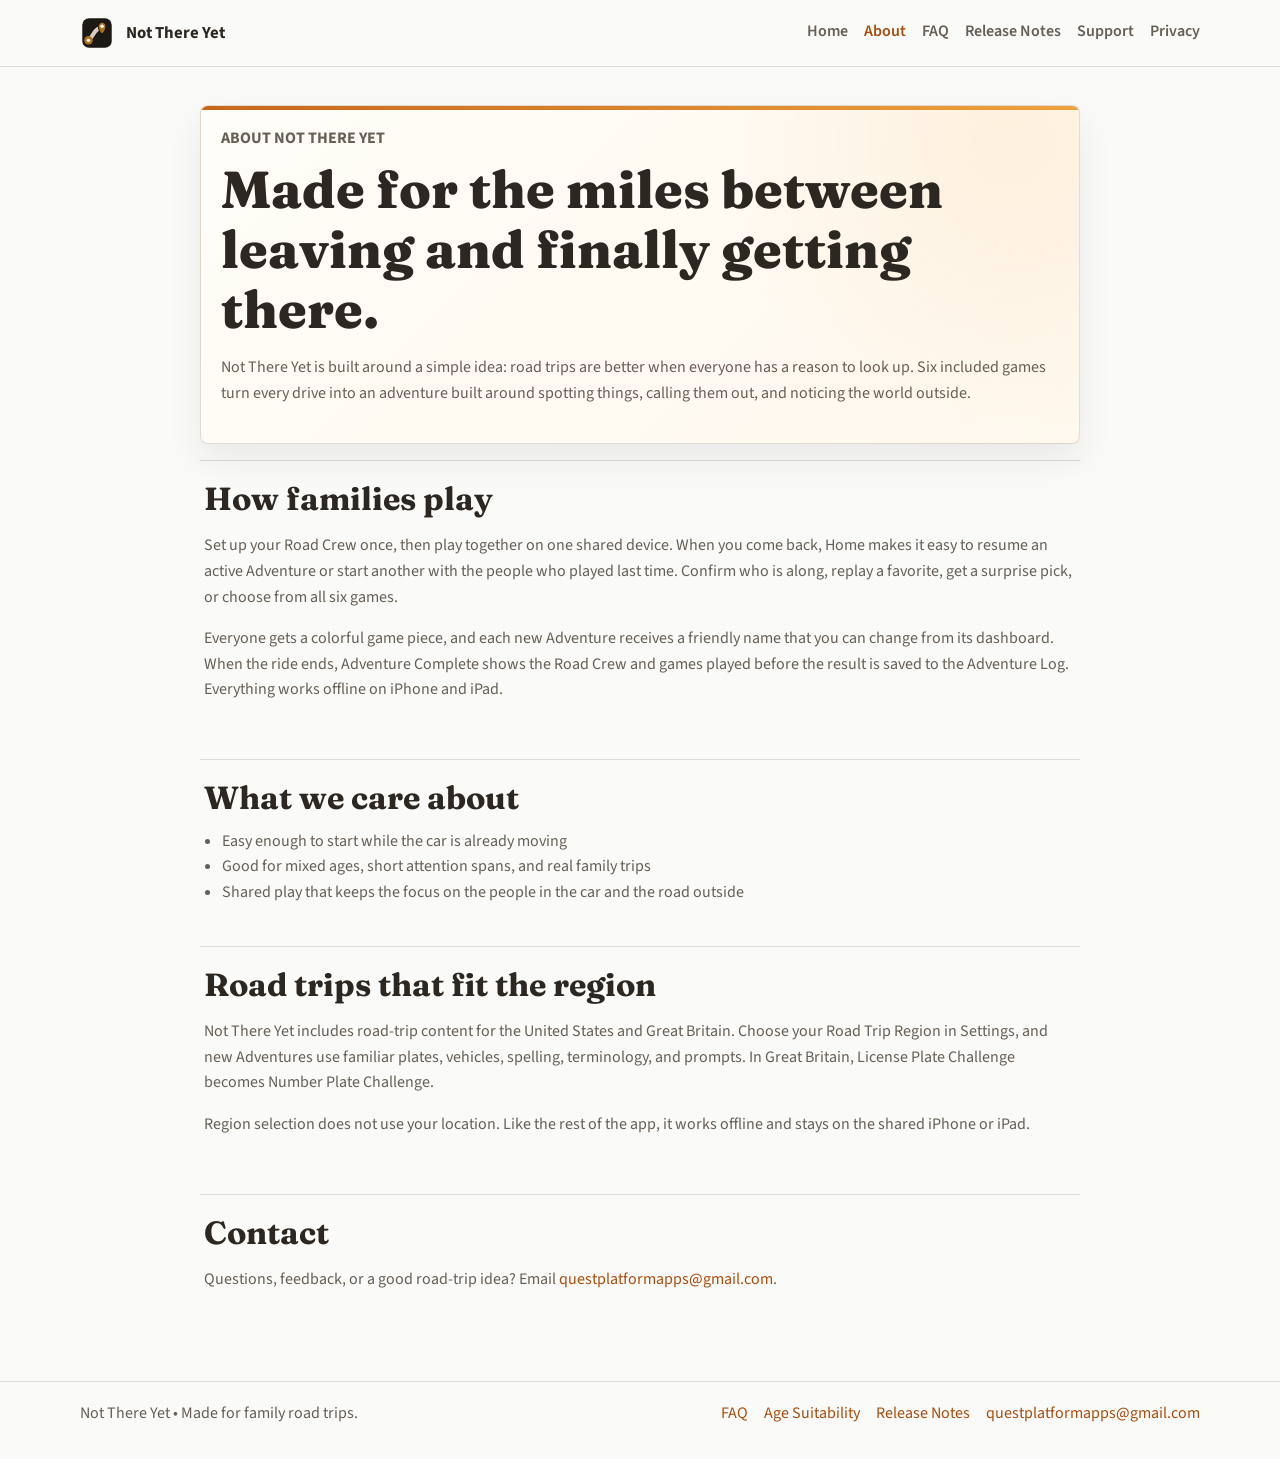
==== commit 56b96167: "Add Great Britain regional experience to v1.4 site" ====
--- a/about.html
+++ b/about.html
@@ -5,18 +5,18 @@
     <meta name="viewport" content="width=device-width, initial-scale=1" />
     <!-- site-metadata:start; generated from site-metadata.json -->
     <title>About Not There Yet</title>
-    <meta name="description" content="See how Not There Yet helps families resume an Adventure or quickly start another with a remembered Road Crew on one shared device." />
+    <meta name="description" content="Learn how families play six offline road trip games together with content made for the United States and Great Britain." />
     <link rel="canonical" href="https://savioronezero.github.io/not-there-yet-site/about.html" />
     <meta property="og:type" content="website" />
     <meta property="og:site_name" content="Not There Yet" />
     <meta property="og:title" content="About Not There Yet" />
-    <meta property="og:description" content="See how Not There Yet helps families resume an Adventure or quickly start another with a remembered Road Crew on one shared device." />
+    <meta property="og:description" content="Learn how families play six offline road trip games together with content made for the United States and Great Britain." />
     <meta property="og:url" content="https://savioronezero.github.io/not-there-yet-site/about.html" />
     <meta property="og:image" content="https://savioronezero.github.io/not-there-yet-site/assets/not-there-yet-social-preview.png?v=3" />
     <meta property="og:image:alt" content="Not There Yet v1.4 family road trip game showing Road Crew members and a Resume Adventure screen" />
     <meta name="twitter:card" content="summary_large_image" />
     <meta name="twitter:title" content="About Not There Yet" />
-    <meta name="twitter:description" content="See how Not There Yet helps families resume an Adventure or quickly start another with a remembered Road Crew on one shared device." />
+    <meta name="twitter:description" content="Learn how families play six offline road trip games together with content made for the United States and Great Britain." />
     <meta name="twitter:image" content="https://savioronezero.github.io/not-there-yet-site/assets/not-there-yet-social-preview.png?v=3" />
     <meta name="twitter:image:alt" content="Not There Yet v1.4 family road trip game showing Road Crew members and a Resume Adventure screen" />
     <!-- site-metadata:end -->
@@ -80,6 +80,19 @@
         </section>
 
         <section class="document-section">
+          <h2>Road trips that fit the region</h2>
+          <p>
+            Not There Yet includes road-trip content for the United States and Great Britain. Choose your Road Trip
+            Region in Settings, and new Adventures use familiar plates, vehicles, spelling, terminology, and prompts.
+            In Great Britain, License Plate Challenge becomes Number Plate Challenge.
+          </p>
+          <p>
+            Region selection does not use your location. Like the rest of the app, it works offline and stays on the
+            shared iPhone or iPad.
+          </p>
+        </section>
+
+        <section class="document-section">
           <h2>Contact</h2>
           <p>Questions, feedback, or a good road-trip idea? Email <a href="mailto:questplatformapps@gmail.com">questplatformapps@gmail.com</a>.</p>
         </section>
--- a/styles.css
+++ b/styles.css
@@ -492,6 +492,31 @@
   font-weight: 700;
 }
 
+.region-banner {
+  display: grid;
+  grid-template-columns: minmax(260px, 0.7fr) minmax(0, 1.3fr);
+  gap: 1.5rem 2rem;
+  align-items: center;
+  margin-top: 1.5rem;
+  padding: 1.3rem 1.4rem;
+  border: 1px solid var(--border);
+  border-left: 4px solid var(--accent);
+  background: linear-gradient(135deg, var(--surface), var(--surface-warm));
+}
+
+.region-banner h3,
+.region-banner p {
+  margin: 0;
+}
+
+.region-banner .eyebrow {
+  margin-bottom: 0.35rem;
+}
+
+.region-banner > p {
+  color: var(--muted);
+}
+
 .card-kicker {
   margin: 0 0 0.3rem;
   color: var(--accent-strong) !important;
@@ -742,7 +767,8 @@
   .three-up,
   .two-up,
   .screenshot-grid,
-  .supporting-grid {
+  .supporting-grid,
+  .region-banner {
     grid-template-columns: 1fr;
   }
 
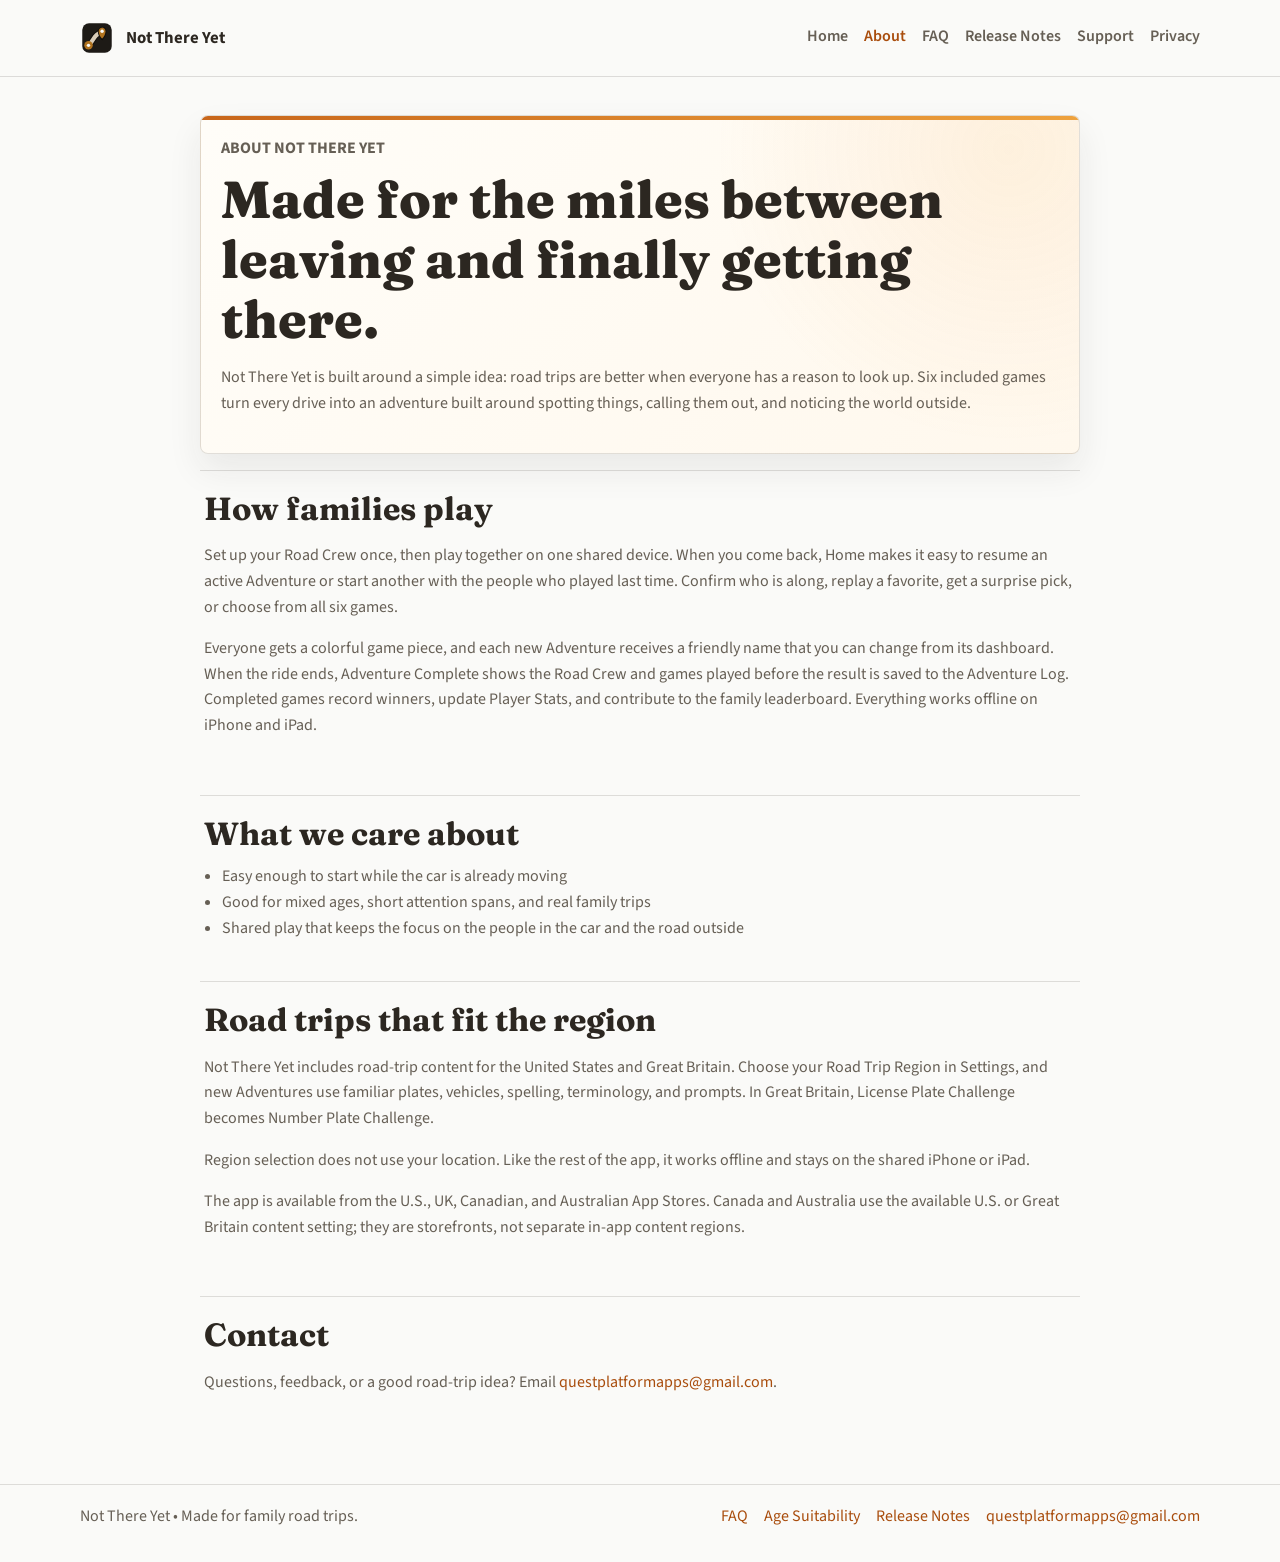
==== commit b91eafe9: "Align website with released v1.4" ====
--- a/about.html
+++ b/about.html
@@ -66,7 +66,8 @@
           <p>
             Everyone gets a colorful game piece, and each new Adventure receives a friendly name that you can change
             from its dashboard. When the ride ends, Adventure Complete shows the Road Crew and games played before the
-            result is saved to the Adventure Log. Everything works offline on iPhone and iPad.
+            result is saved to the Adventure Log. Completed games record winners, update Player Stats, and contribute
+            to the family leaderboard. Everything works offline on iPhone and iPad.
           </p>
         </section>
 
@@ -90,6 +91,10 @@
             Region selection does not use your location. Like the rest of the app, it works offline and stays on the
             shared iPhone or iPad.
           </p>
+          <p>
+            The app is available from the U.S., UK, Canadian, and Australian App Stores. Canada and Australia use the
+            available U.S. or Great Britain content setting; they are storefronts, not separate in-app content regions.
+          </p>
         </section>
 
         <section class="document-section">
--- a/styles.css
+++ b/styles.css
@@ -70,11 +70,19 @@
   color: var(--text);
   background: var(--bg);
   line-height: 1.6;
+  -webkit-text-size-adjust: 100%;
 }
 
 a {
   color: var(--accent-strong);
   text-decoration: none;
+}
+
+p,
+li,
+summary,
+figcaption {
+  overflow-wrap: anywhere;
 }
 
 a:hover,
@@ -153,7 +161,7 @@
 .site-nav a {
   display: inline-flex;
   align-items: center;
-  min-height: 24px;
+  min-height: 44px;
   color: var(--muted);
   font-weight: 600;
   padding-bottom: 0.18rem;
@@ -697,6 +705,9 @@
   cursor: pointer;
   font-weight: 700;
   color: var(--text);
+  min-height: 44px;
+  display: flex;
+  align-items: center;
 }
 
 .site-footer {
@@ -820,7 +831,7 @@
   .site-nav a {
     font-size: 0.92rem;
     line-height: 1.2;
-    min-height: 32px;
+    min-height: 44px;
     padding: 0.2rem 0;
   }
 
@@ -843,7 +854,7 @@
   .release-callout-row a {
     display: inline-flex;
     align-items: center;
-    min-height: 32px;
+    min-height: 44px;
     text-align: right;
   }
 
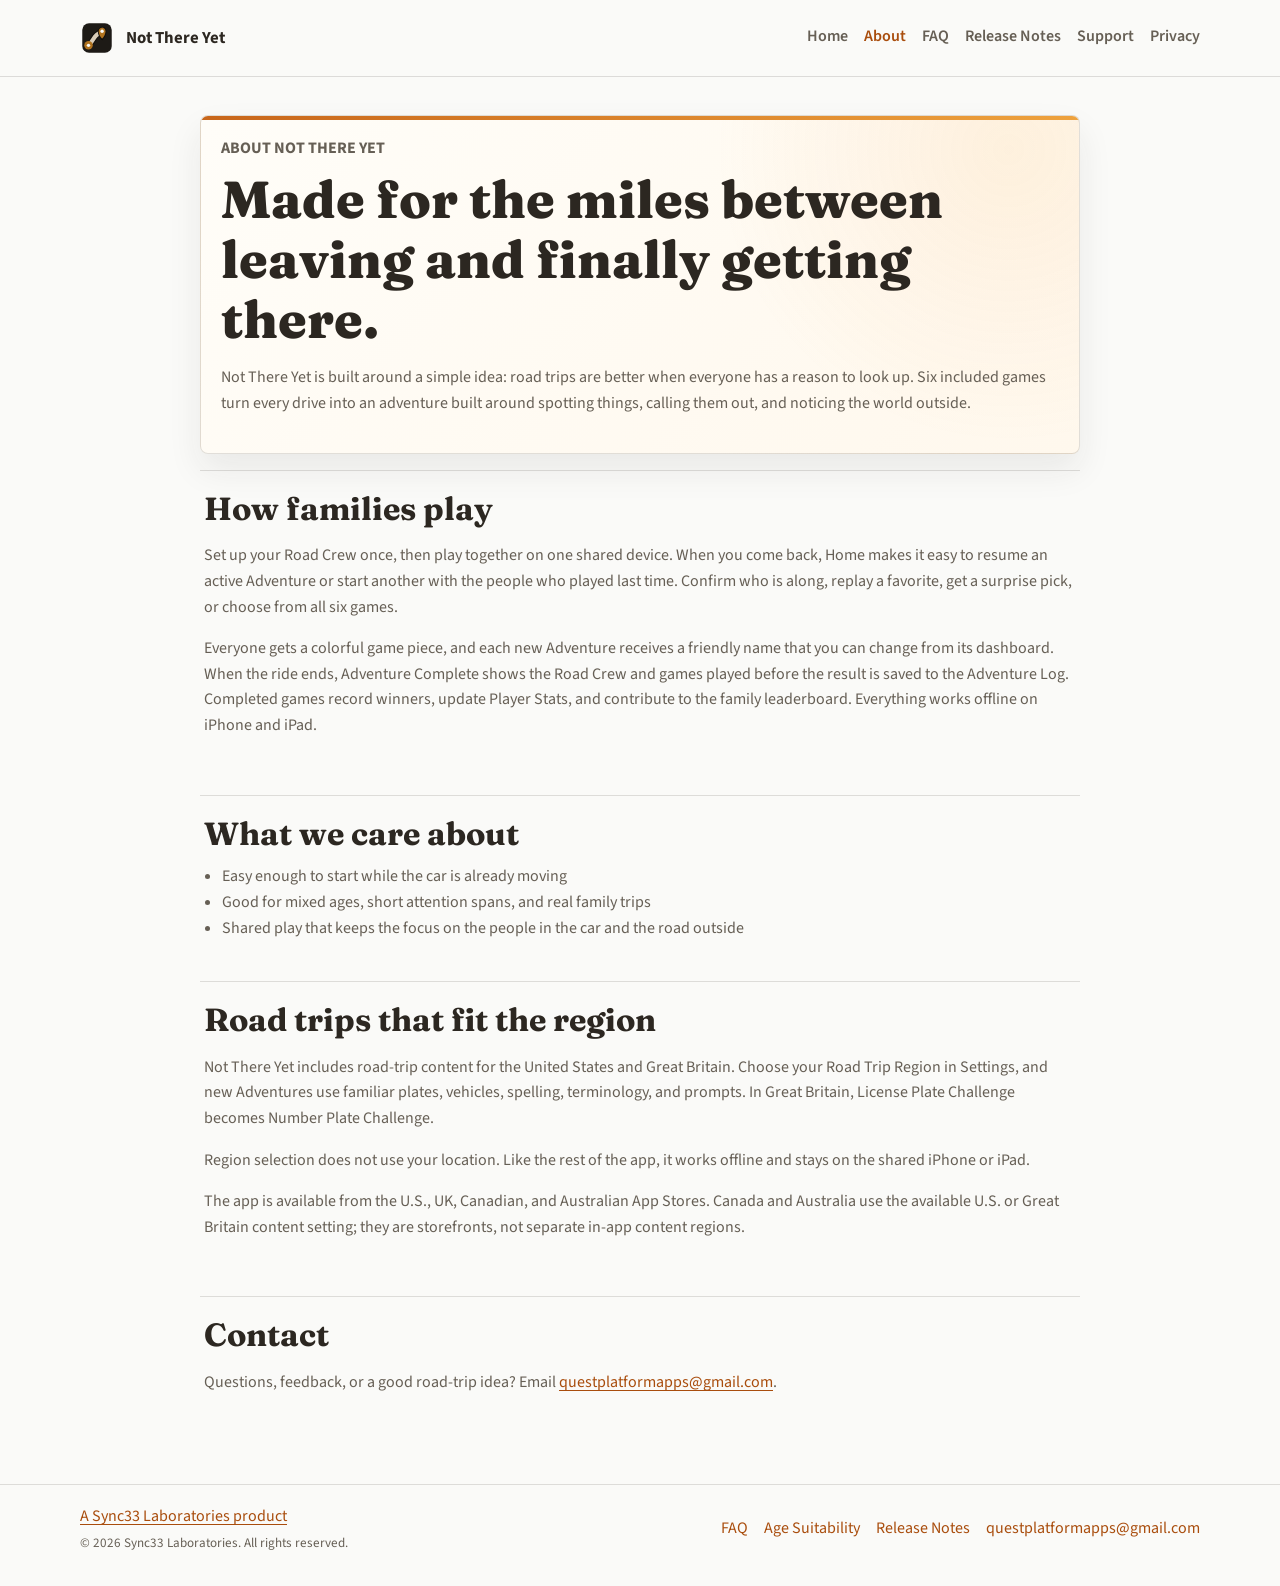
==== commit 2b1d197d: "Prepare canonical Sync33 product domain" ====
--- a/about.html
+++ b/about.html
@@ -6,22 +6,24 @@
     <!-- site-metadata:start; generated from site-metadata.json -->
     <title>About Not There Yet</title>
     <meta name="description" content="Learn how families play six offline road trip games together with content made for the United States and Great Britain." />
-    <link rel="canonical" href="https://savioronezero.github.io/not-there-yet-site/about.html" />
+    <meta name="author" content="Sync33 Laboratories" />
+    <link rel="canonical" href="https://not-there-yet.sync33.com/about.html" />
     <meta property="og:type" content="website" />
     <meta property="og:site_name" content="Not There Yet" />
     <meta property="og:title" content="About Not There Yet" />
     <meta property="og:description" content="Learn how families play six offline road trip games together with content made for the United States and Great Britain." />
-    <meta property="og:url" content="https://savioronezero.github.io/not-there-yet-site/about.html" />
-    <meta property="og:image" content="https://savioronezero.github.io/not-there-yet-site/assets/not-there-yet-social-preview.png?v=3" />
+    <meta property="og:url" content="https://not-there-yet.sync33.com/about.html" />
+    <meta property="og:image" content="https://not-there-yet.sync33.com/assets/not-there-yet-social-preview.png?v=3" />
     <meta property="og:image:alt" content="Not There Yet v1.4 family road trip game showing Road Crew members and a Resume Adventure screen" />
     <meta name="twitter:card" content="summary_large_image" />
     <meta name="twitter:title" content="About Not There Yet" />
     <meta name="twitter:description" content="Learn how families play six offline road trip games together with content made for the United States and Great Britain." />
-    <meta name="twitter:image" content="https://savioronezero.github.io/not-there-yet-site/assets/not-there-yet-social-preview.png?v=3" />
+    <meta name="twitter:image" content="https://not-there-yet.sync33.com/assets/not-there-yet-social-preview.png?v=3" />
     <meta name="twitter:image:alt" content="Not There Yet v1.4 family road trip game showing Road Crew members and a Resume Adventure screen" />
     <!-- site-metadata:end -->
 
     <link rel="icon" href="assets/not-there-yet-mark.svg" type="image/svg+xml" />
+    <link rel="apple-touch-icon" href="assets/apple-touch-icon.png" />
     <link rel="stylesheet" href="styles.css" />
   </head>
   <body>
@@ -106,7 +108,10 @@
 
     <footer class="site-footer">
       <div class="container footer-row">
-        <p>Not There Yet • Made for family road trips.</p>
+        <div class="studio-attribution">
+          <p><a href="https://sync33.com/">A Sync33 Laboratories product</a></p>
+          <p>© 2026 Sync33 Laboratories. All rights reserved.</p>
+        </div>
         <div class="footer-links">
           <a href="faq.html">FAQ</a>
           <a href="age-suitability.html">Age Suitability</a>
--- a/styles.css
+++ b/styles.css
@@ -90,6 +90,12 @@
   text-decoration: underline;
 }
 
+:where(p, li) a:not(.button):not(.app-store-badge) {
+  text-decoration: underline;
+  text-decoration-thickness: 0.08em;
+  text-underline-offset: 0.18em;
+}
+
 :focus-visible {
   outline: 3px solid var(--accent-deep);
   outline-offset: 3px;
@@ -725,8 +731,27 @@
   flex-wrap: wrap;
 }
 
+.footer-row > *,
+.footer-links {
+  min-width: 0;
+  max-width: 100%;
+}
+
+.footer-links a {
+  overflow-wrap: anywhere;
+}
+
 .footer-row > p {
   margin: 0;
+}
+
+.studio-attribution p {
+  margin: 0;
+}
+
+.studio-attribution p + p {
+  margin-top: 0.2rem;
+  font-size: 0.82rem;
 }
 
 .legal-note {
@@ -979,6 +1004,11 @@
     flex-direction: column;
   }
 
+  .footer-links {
+    align-items: flex-start;
+    flex-direction: column;
+  }
+
   .footer-links a {
     display: inline-flex;
     align-items: center;
